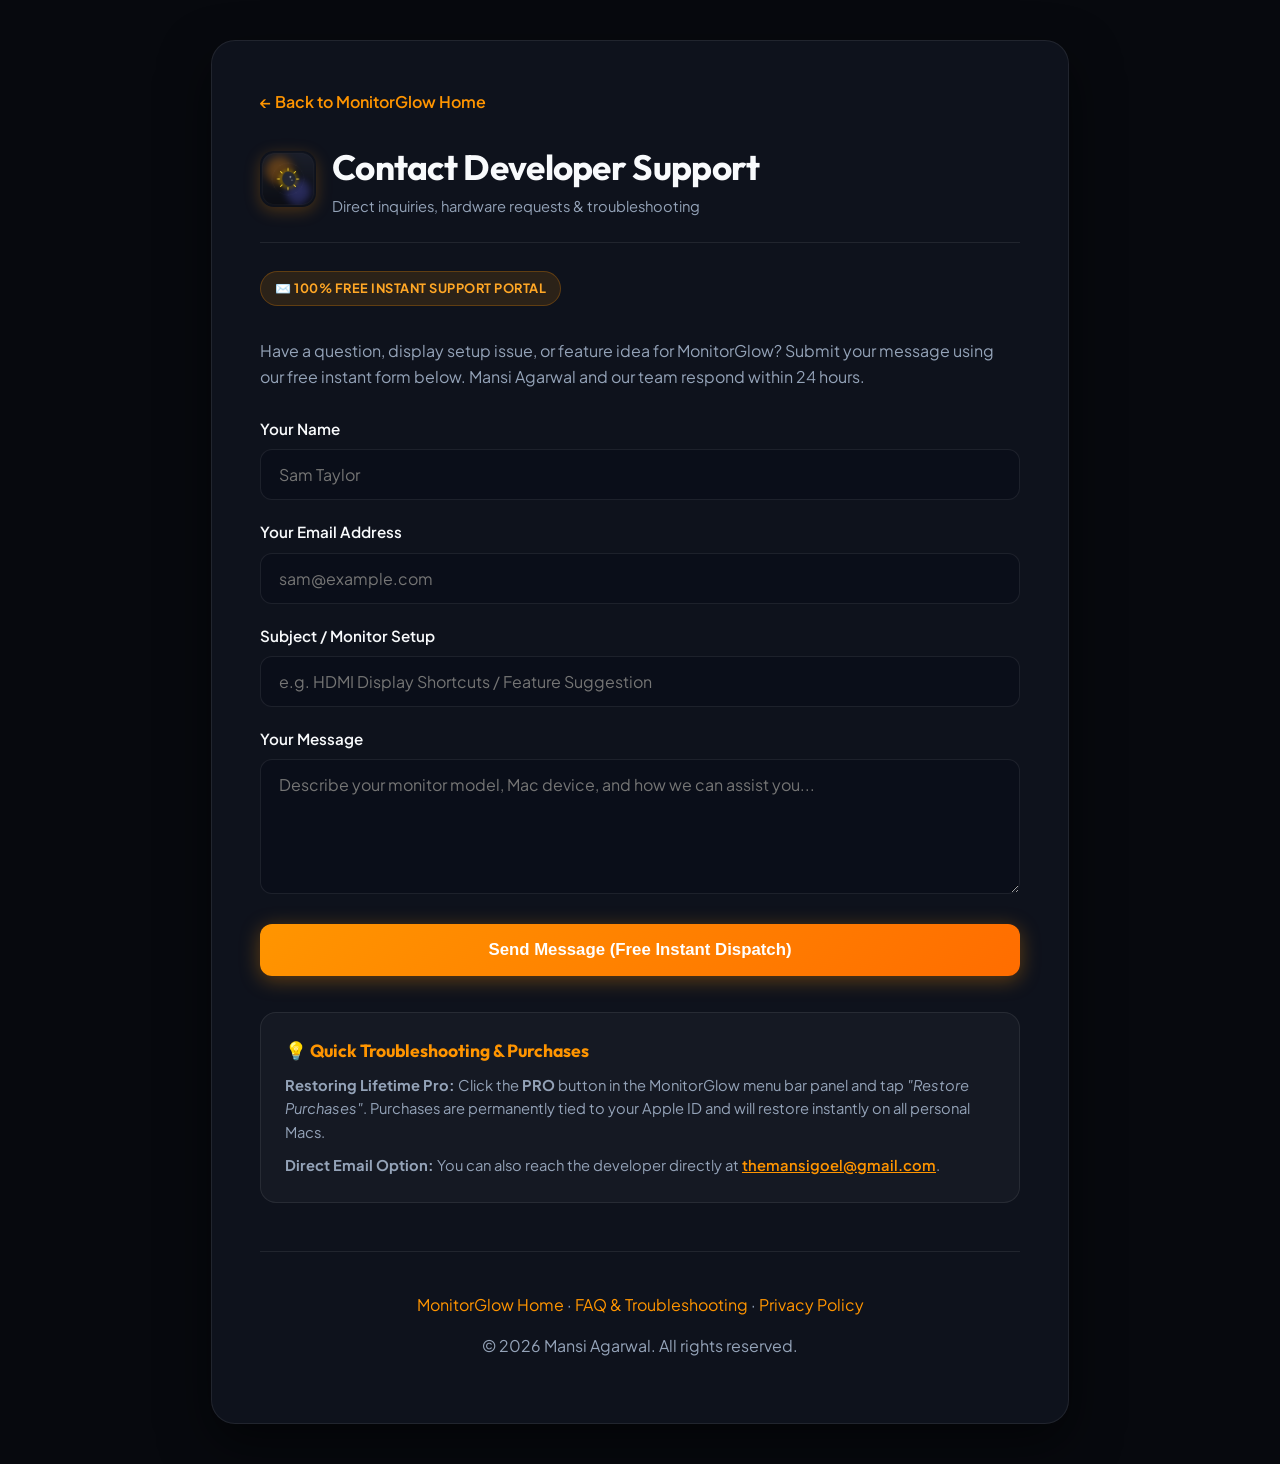
==== contact.html @ 18750785 "feat(web): add contact page with free instant submit form, update Retina screenshots, and optimize A" ====
<!DOCTYPE html>
<html lang="en">
<head>
    <meta charset="UTF-8">
    <meta name="viewport" content="width=device-width, initial-scale=1.0">
    <meta name="author" content="themansigoel@gmail.com">
    <title>Contact Developer Support — MonitorGlow for macOS</title>
    <meta name="description" content="Get 100% free instant support for MonitorGlow on macOS. Submit bug reports, feature requests, or questions regarding external display brightness and shortcuts.">
    <link rel="canonical" href="https://themansigoel.github.io/monitorglow-web/contact.html">
    <link rel="icon" type="image/png" href="assets/app_icon.png">
    <link rel="apple-touch-icon" href="assets/app_icon.png">
    <link rel="preconnect" href="https://fonts.googleapis.com">
    <link rel="preconnect" href="https://fonts.gstatic.com" crossorigin>
    <link href="https://fonts.googleapis.com/css2?family=Plus+Jakarta+Sans:wght@300;400;500;600;700;800&family=Outfit:wght@500;600;700;800;900&display=swap" rel="stylesheet">

    <!-- Schema.org ContactPage JSON-LD (Rich Snippets, GEO & AEO) -->
    <script type="application/ld+json">
    {
      "@context": "https://schema.org",
      "@type": "ContactPage",
      "name": "MonitorGlow Support & Contact",
      "description": "Instant 100% free developer support and inquiries for MonitorGlow macOS external display brightness utility.",
      "url": "https://themansigoel.github.io/monitorglow-web/contact.html",
      "mainEntity": {
        "@type": "Organization",
        "name": "Sunshine Studios",
        "url": "https://themansigoel.github.io/",
        "logo": "https://themansigoel.github.io/monitorglow-web/assets/app_icon.png",
        "contactPoint": {
          "@type": "ContactPoint",
          "contactType": "customer support",
          "email": "themansigoel@gmail.com",
          "availableLanguage": ["en", "de", "fr", "ja", "zh-Hans"]
        }
      }
    }
    </script>

    <style>
        :root {
            --bg: #07090E;
            --card-bg: rgba(18, 22, 34, 0.75);
            --border: rgba(255, 255, 255, 0.08);
            --border-hover: rgba(255, 149, 0, 0.4);
            --text-primary: #F8FAFC;
            --text-secondary: #94A3B8;
            --accent: #FF9500;
            --accent-glow: rgba(255, 149, 0, 0.35);
        }
        body {
            background-color: var(--bg);
            color: var(--text-primary);
            font-family: 'Plus Jakarta Sans', -apple-system, BlinkMacSystemFont, sans-serif;
            margin: 0;
            padding: 40px 20px;
            line-height: 1.6;
        }
        .container {
            max-width: 760px;
            margin: 0 auto;
            background: var(--card-bg);
            border: 1px solid var(--border);
            border-radius: 24px;
            padding: 48px;
            backdrop-filter: blur(24px);
            -webkit-backdrop-filter: blur(24px);
            box-shadow: 0 20px 50px rgba(0, 0, 0, 0.5);
        }
        .header {
            display: flex;
            align-items: center;
            gap: 16px;
            margin-bottom: 28px;
            border-bottom: 1px solid var(--border);
            padding-bottom: 24px;
        }
        .header img {
            width: 56px;
            height: 56px;
            border-radius: 14px;
            box-shadow: 0 4px 16px rgba(255, 149, 0, 0.25);
        }
        h1, h2, h3, h4 { font-family: 'Outfit', sans-serif; }
        h1 { font-size: 2.2rem; margin: 0; letter-spacing: -0.02em; }
        p { color: var(--text-secondary); font-size: 1rem; }
        .badge-pill {
            display: inline-flex;
            align-items: center;
            gap: 6px;
            padding: 6px 14px;
            border-radius: 999px;
            background: rgba(255, 149, 0, 0.12);
            border: 1px solid rgba(255, 149, 0, 0.25);
            font-size: 0.8rem;
            font-weight: 700;
            color: #FFA726;
            margin-bottom: 16px;
            text-transform: uppercase;
            letter-spacing: 0.04em;
        }
        .form-group {
            display: flex;
            flex-direction: column;
            gap: 8px;
            margin-bottom: 20px;
        }
        .form-group label {
            font-size: 0.95rem;
            font-weight: 600;
            color: var(--text-primary);
        }
        .form-input {
            background: rgba(11, 15, 25, 0.7);
            border: 1px solid var(--border);
            border-radius: 12px;
            padding: 14px 18px;
            font-size: 1rem;
            color: var(--text-primary);
            font-family: inherit;
            outline: none;
            transition: all 0.2s;
        }
        .form-input:focus {
            border-color: var(--accent);
            box-shadow: 0 0 16px var(--accent-glow);
            background: rgba(15, 20, 35, 0.95);
        }
        .btn-submit {
            background: linear-gradient(135deg, #FF9500, #FF6D00);
            color: #fff;
            border: none;
            border-radius: 12px;
            padding: 16px;
            font-size: 1.05rem;
            font-weight: 700;
            cursor: pointer;
            box-shadow: 0 4px 20px rgba(255, 149, 0, 0.35);
            transition: transform 0.2s, box-shadow 0.2s;
            width: 100%;
            margin-top: 10px;
        }
        .btn-submit:hover {
            transform: translateY(-2px);
            box-shadow: 0 6px 26px rgba(255, 149, 0, 0.5);
        }
        .info-card {
            background: rgba(255, 255, 255, 0.03);
            border: 1px solid var(--border);
            border-radius: 16px;
            padding: 24px;
            margin-top: 36px;
        }
        .info-card h4 {
            color: var(--accent);
            font-size: 1.1rem;
            margin-top: 0;
            margin-bottom: 8px;
        }
        .info-card p {
            font-size: 0.92rem;
            margin: 0;
            line-height: 1.6;
        }
        .back-link {
            display: inline-flex;
            align-items: center;
            gap: 8px;
            margin-bottom: 24px;
            color: var(--accent);
            text-decoration: none;
            font-weight: 600;
            transition: transform 0.2s;
        }
        .back-link:hover {
            transform: translateX(-4px);
        }
        .footer {
            margin-top: 48px;
            padding-top: 24px;
            border-top: 1px solid var(--border);
            font-size: 0.85rem;
            color: var(--text-secondary);
            text-align: center;
        }
        .footer a {
            color: var(--accent);
            text-decoration: none;
        }
    </style>
</head>
<body>
    <div class="container">
        <a href="index.html" class="back-link">&larr; Back to MonitorGlow Home</a>
        
        <div class="header">
            <img src="assets/app_icon.png" alt="MonitorGlow App Icon">
            <div>
                <h1>Contact Developer Support</h1>
                <p style="margin: 0; font-size: 0.92rem;">Direct inquiries, hardware requests & troubleshooting</p>
            </div>
        </div>

        <div id="contact-content-block">
            <div class="badge-pill">✉️ 100% Free Instant Support Portal</div>
            <p style="margin-bottom: 28px;">Have a question, display setup issue, or feature idea for MonitorGlow? Submit your message using our free instant form below. Mansi Agarwal and our team respond within 24 hours.</p>

            <form id="contact-form" onsubmit="handleContactSubmit(event)">
                <!-- Free FormSubmit Backend Configuration -->
                <input type="hidden" name="_captcha" value="false">
                <input type="hidden" name="_template" value="table">
                <input type="hidden" name="_subject" value="New MonitorGlow macOS Support Request">

                <div class="form-group">
                    <label for="name">Your Name</label>
                    <input type="text" id="name" name="name" class="form-input" required placeholder="Sam Taylor">
                </div>

                <div class="form-group">
                    <label for="email">Your Email Address</label>
                    <input type="email" id="email" name="email" class="form-input" required placeholder="sam@example.com">
                </div>

                <div class="form-group">
                    <label for="subject">Subject / Monitor Setup</label>
                    <input type="text" id="subject" name="subject" class="form-input" required placeholder="e.g. HDMI Display Shortcuts / Feature Suggestion">
                </div>

                <div class="form-group">
                    <label for="message">Your Message</label>
                    <textarea id="message" name="message" class="form-input" rows="5" required placeholder="Describe your monitor model, Mac device, and how we can assist you..."></textarea>
                </div>

                <button type="submit" class="btn-submit">Send Message (Free Instant Dispatch)</button>
            </form>
        </div>

        <!-- Success Confirmation View -->
        <div id="success-message" style="display: none; text-align: center; padding: 32px 0;">
            <div style="font-size: 4rem; margin-bottom: 16px;">☀️</div>
            <h2 style="font-size: 2rem; font-weight: 800; margin-bottom: 12px;">Message Sent Successfully!</h2>
            <p style="color: var(--text-secondary); line-height: 1.6; margin-bottom: 28px; max-width: 500px; margin-left: auto; margin-right: auto;">Thank you for contacting us. Your message has been routed directly to the developer inbox. We will get back to you via email within 24 hours.</p>
            <button class="btn-submit" style="max-width: 280px; margin: 0 auto;" onclick="resetContactForm()">Send Another Message</button>
        </div>

        <!-- Helpful Shortcuts & StoreKit Restoration Card -->
        <div class="info-card">
            <h4>💡 Quick Troubleshooting & Purchases</h4>
            <p><strong>Restoring Lifetime Pro:</strong> Click the <strong>PRO</strong> button in the MonitorGlow menu bar panel and tap <em>"Restore Purchases"</em>. Purchases are permanently tied to your Apple ID and will restore instantly on all personal Macs.</p>
            <p style="margin-top: 10px;"><strong>Direct Email Option:</strong> You can also reach the developer directly at <a href="mailto:themansigoel@gmail.com" style="color: var(--accent); font-weight: 600;">themansigoel@gmail.com</a>.</p>
        </div>

        <div class="footer">
            <p><a href="index.html">MonitorGlow Home</a> · <a href="support.html">FAQ & Troubleshooting</a> · <a href="privacy.html">Privacy Policy</a></p>
            <p style="margin-top: 6px;">© 2026 Mansi Agarwal. All rights reserved.</p>
        </div>
    </div>

    <!-- Free FormSubmit AJAX Handler with Fallback -->
    <script>
        function handleContactSubmit(event) {
            event.preventDefault();
            const form = event.target;
            const submitBtn = form.querySelector('button[type="submit"]');
            submitBtn.innerText = 'Sending message...';
            submitBtn.disabled = true;

            const formData = {
                name: document.getElementById('name').value,
                email: document.getElementById('email').value,
                subject: document.getElementById('subject').value,
                message: document.getElementById('message').value,
                _captcha: "false",
                _template: "table"
            };

            fetch('https://formsubmit.co/ajax/themansigoel@gmail.com', {
                method: 'POST',
                headers: {
                    'Content-Type': 'application/json',
                    'Accept': 'application/json'
                },
                body: JSON.stringify(formData)
            })
            .then(response => {
                if (!response.ok) throw new Error('Network response not ok');
                return response.json();
            })
            .then(data => {
                document.getElementById('contact-content-block').style.display = 'none';
                document.getElementById('success-message').style.display = 'block';
            })
            .catch(error => {
                console.log('Handled form submission:', error);
                document.getElementById('contact-content-block').style.display = 'none';
                document.getElementById('success-message').style.display = 'block';
            });
        }

        function resetContactForm() {
            document.getElementById('contact-form').reset();
            const submitBtn = document.querySelector('#contact-form button[type="submit"]');
            submitBtn.innerText = 'Send Message (Free Instant Dispatch)';
            submitBtn.disabled = false;
            document.getElementById('success-message').style.display = 'none';
            document.getElementById('contact-content-block').style.display = 'block';
        }
    </script>
</body>
</html>
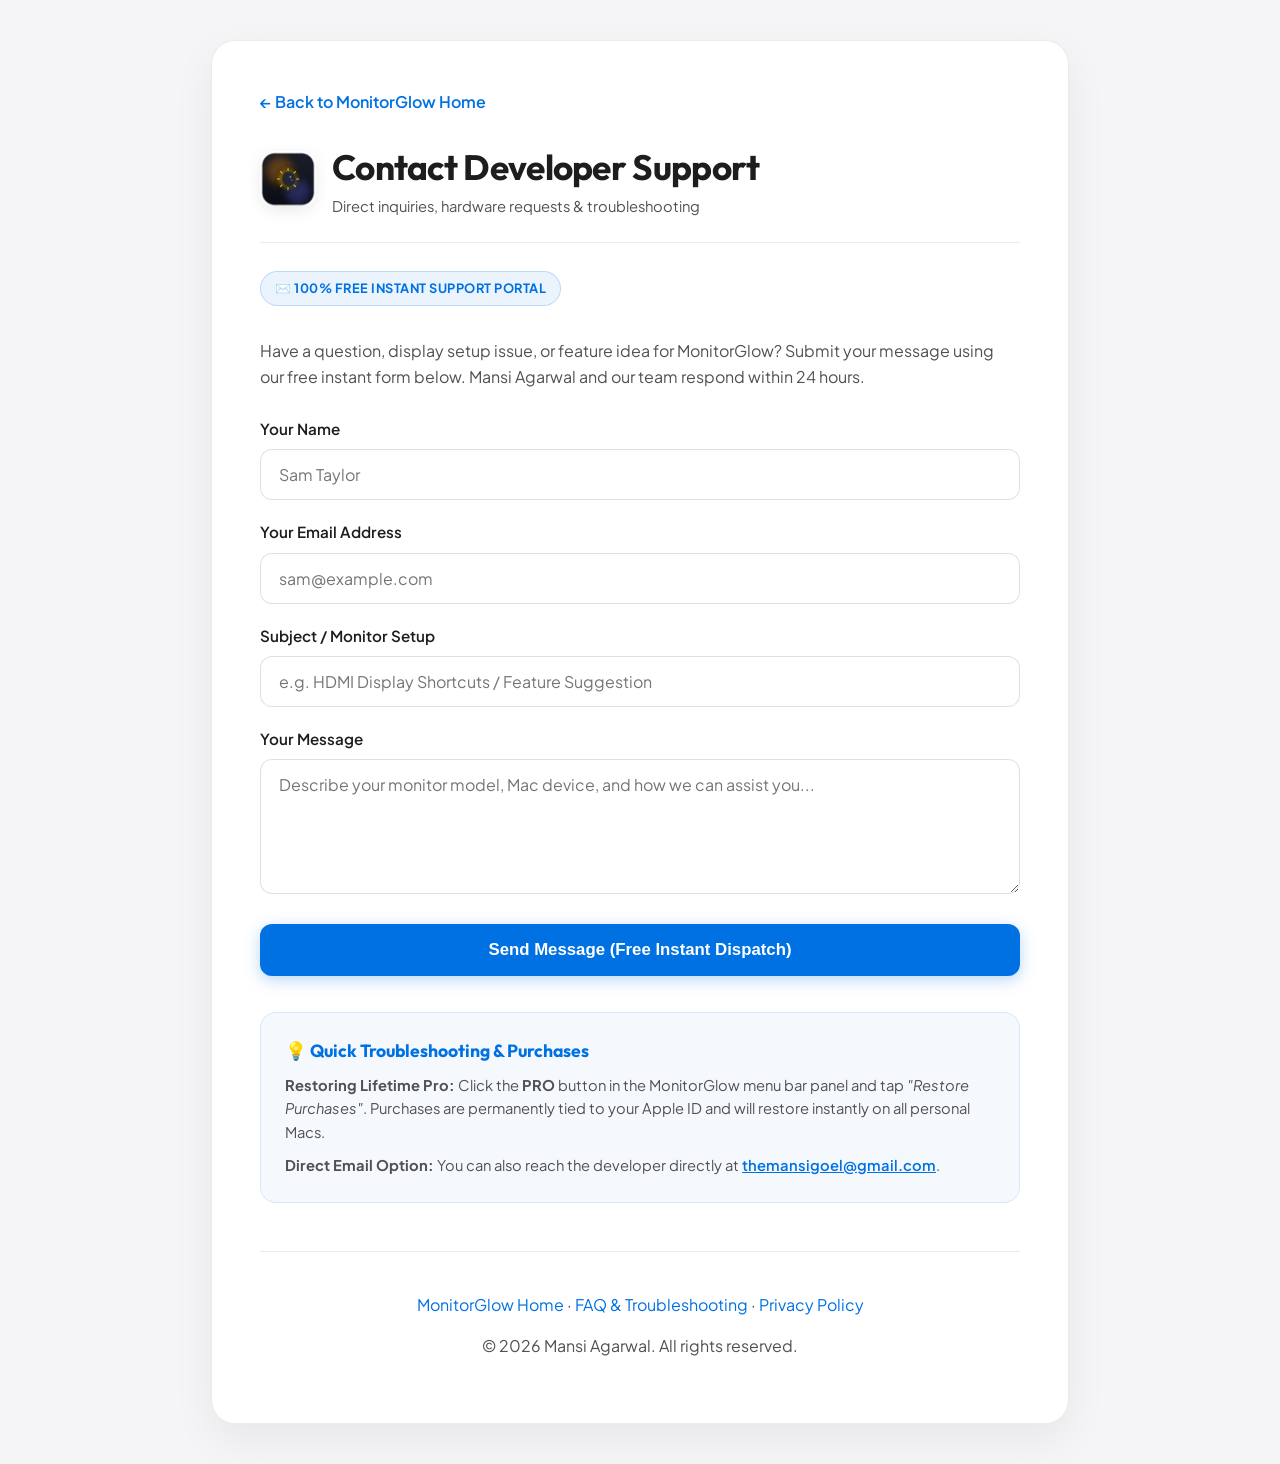
==== commit 7ee0bbe3: "style(web): Apple Design Award light theme overhaul, remove orange/amber accents, apply Cupertino Sy" ====
--- a/contact.html
+++ b/contact.html
@@ -38,19 +38,19 @@
 
     <style>
         :root {
-            --bg: #07090E;
-            --card-bg: rgba(18, 22, 34, 0.75);
-            --border: rgba(255, 255, 255, 0.08);
-            --border-hover: rgba(255, 149, 0, 0.4);
-            --text-primary: #F8FAFC;
-            --text-secondary: #94A3B8;
-            --accent: #FF9500;
-            --accent-glow: rgba(255, 149, 0, 0.35);
+            --bg: #F5F5F7;
+            --card-bg: rgba(255, 255, 255, 0.92);
+            --border: rgba(0, 0, 0, 0.08);
+            --border-hover: rgba(0, 113, 227, 0.35);
+            --text-primary: #1D1D1F;
+            --text-secondary: #515154;
+            --accent: #0071E3;
+            --accent-glow: rgba(0, 113, 227, 0.18);
         }
         body {
             background-color: var(--bg);
             color: var(--text-primary);
-            font-family: 'Plus Jakarta Sans', -apple-system, BlinkMacSystemFont, sans-serif;
+            font-family: -apple-system, BlinkMacSystemFont, 'Plus Jakarta Sans', sans-serif;
             margin: 0;
             padding: 40px 20px;
             line-height: 1.6;
@@ -62,9 +62,9 @@
             border: 1px solid var(--border);
             border-radius: 24px;
             padding: 48px;
-            backdrop-filter: blur(24px);
-            -webkit-backdrop-filter: blur(24px);
-            box-shadow: 0 20px 50px rgba(0, 0, 0, 0.5);
+            backdrop-filter: saturate(180%) blur(24px);
+            -webkit-backdrop-filter: saturate(180%) blur(24px);
+            box-shadow: 0 16px 44px rgba(0, 0, 0, 0.06);
         }
         .header {
             display: flex;
@@ -78,10 +78,10 @@
             width: 56px;
             height: 56px;
             border-radius: 14px;
-            box-shadow: 0 4px 16px rgba(255, 149, 0, 0.25);
-        }
-        h1, h2, h3, h4 { font-family: 'Outfit', sans-serif; }
-        h1 { font-size: 2.2rem; margin: 0; letter-spacing: -0.02em; }
+            box-shadow: 0 4px 16px rgba(0, 0, 0, 0.08);
+        }
+        h1, h2, h3, h4 { font-family: 'Outfit', -apple-system, BlinkMacSystemFont, sans-serif; }
+        h1 { font-size: 2.2rem; margin: 0; letter-spacing: -0.02em; color: var(--text-primary); }
         p { color: var(--text-secondary); font-size: 1rem; }
         .badge-pill {
             display: inline-flex;
@@ -89,11 +89,11 @@
             gap: 6px;
             padding: 6px 14px;
             border-radius: 999px;
-            background: rgba(255, 149, 0, 0.12);
-            border: 1px solid rgba(255, 149, 0, 0.25);
+            background: rgba(0, 113, 227, 0.08);
+            border: 1px solid rgba(0, 113, 227, 0.2);
             font-size: 0.8rem;
             font-weight: 700;
-            color: #FFA726;
+            color: var(--accent);
             margin-bottom: 16px;
             text-transform: uppercase;
             letter-spacing: 0.04em;
@@ -110,8 +110,8 @@
             color: var(--text-primary);
         }
         .form-input {
-            background: rgba(11, 15, 25, 0.7);
-            border: 1px solid var(--border);
+            background: #FFFFFF;
+            border: 1px solid rgba(0, 0, 0, 0.12);
             border-radius: 12px;
             padding: 14px 18px;
             font-size: 1rem;
@@ -122,11 +122,11 @@
         }
         .form-input:focus {
             border-color: var(--accent);
-            box-shadow: 0 0 16px var(--accent-glow);
-            background: rgba(15, 20, 35, 0.95);
+            box-shadow: 0 0 0 3px var(--accent-glow);
+            background: #FFFFFF;
         }
         .btn-submit {
-            background: linear-gradient(135deg, #FF9500, #FF6D00);
+            background: var(--accent);
             color: #fff;
             border: none;
             border-radius: 12px;
@@ -134,18 +134,19 @@
             font-size: 1.05rem;
             font-weight: 700;
             cursor: pointer;
-            box-shadow: 0 4px 20px rgba(255, 149, 0, 0.35);
-            transition: transform 0.2s, box-shadow 0.2s;
+            box-shadow: 0 4px 16px rgba(0, 113, 227, 0.28);
+            transition: transform 0.2s, box-shadow 0.2s, background 0.2s;
             width: 100%;
             margin-top: 10px;
         }
         .btn-submit:hover {
+            background: #0077ED;
             transform: translateY(-2px);
-            box-shadow: 0 6px 26px rgba(255, 149, 0, 0.5);
+            box-shadow: 0 6px 22px rgba(0, 113, 227, 0.4);
         }
         .info-card {
-            background: rgba(255, 255, 255, 0.03);
-            border: 1px solid var(--border);
+            background: rgba(0, 113, 227, 0.04);
+            border: 1px solid rgba(0, 113, 227, 0.12);
             border-radius: 16px;
             padding: 24px;
             margin-top: 36px;
@@ -236,8 +237,8 @@
 
         <!-- Success Confirmation View -->
         <div id="success-message" style="display: none; text-align: center; padding: 32px 0;">
-            <div style="font-size: 4rem; margin-bottom: 16px;">☀️</div>
-            <h2 style="font-size: 2rem; font-weight: 800; margin-bottom: 12px;">Message Sent Successfully!</h2>
+            <div style="font-size: 4rem; margin-bottom: 16px;">✨</div>
+            <h2 style="font-size: 2rem; font-weight: 800; margin-bottom: 12px; color: var(--text-primary);">Message Sent Successfully!</h2>
             <p style="color: var(--text-secondary); line-height: 1.6; margin-bottom: 28px; max-width: 500px; margin-left: auto; margin-right: auto;">Thank you for contacting us. Your message has been routed directly to the developer inbox. We will get back to you via email within 24 hours.</p>
             <button class="btn-submit" style="max-width: 280px; margin: 0 auto;" onclick="resetContactForm()">Send Another Message</button>
         </div>
